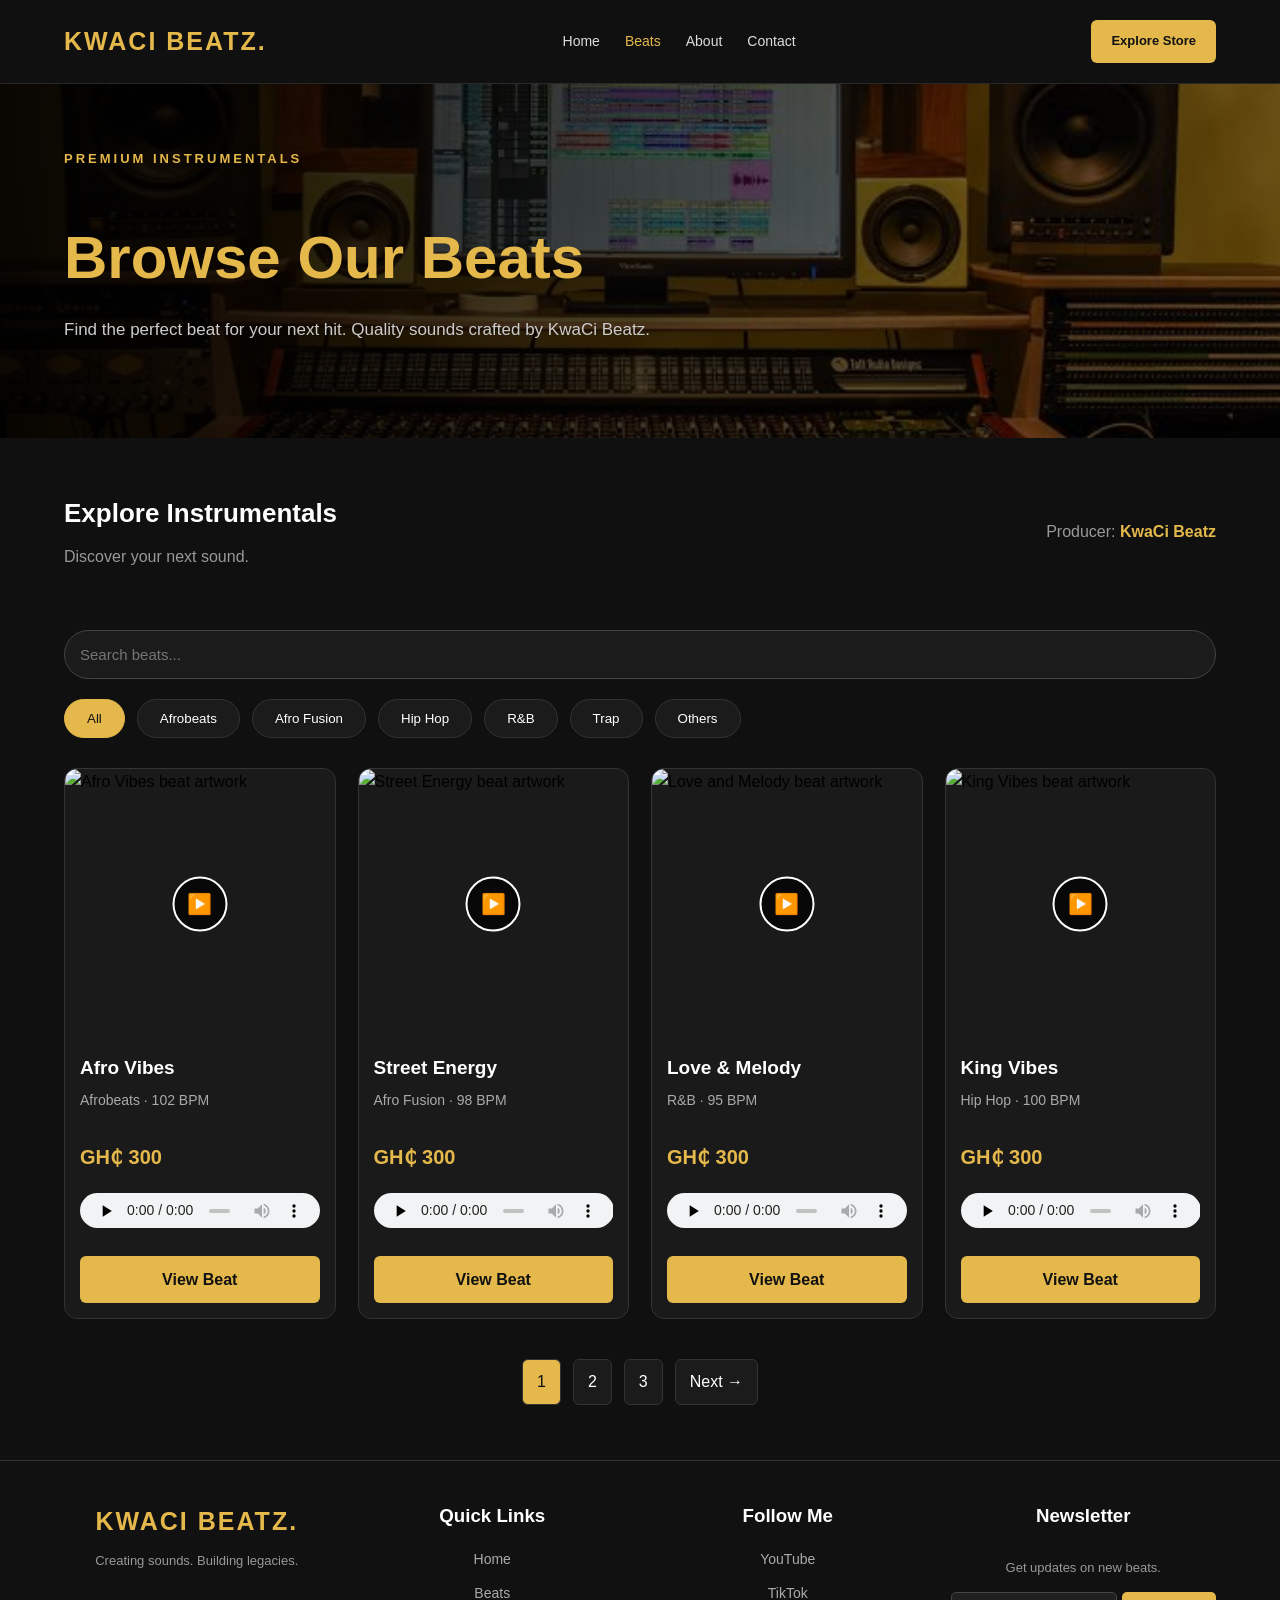
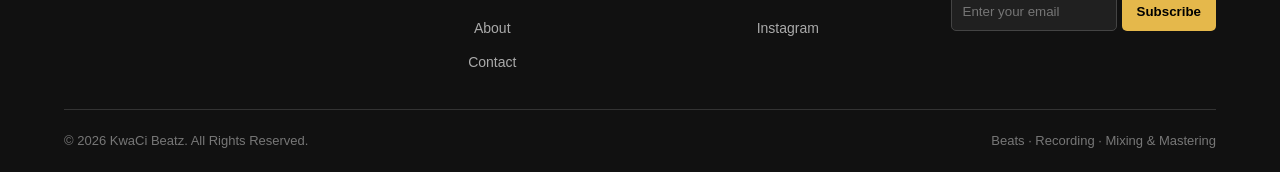
==== beats.html @ 85bd547d "Addition of Beats list homepage" ====
<!DOCTYPE html>
<html lang="en">

<head>
    <meta charset="UTF-8">
    <meta name="viewport" content="width=device-width, initial-scale=1.0">

    <title>Beats | KwaCi Beatz</title>

    <link rel="stylesheet" href="styles.css">
</head>

<body>

    <!-- NAVIGATION -->
    <header class="site-header">

        <h1 class="logo">KWACI BEATZ.</h1>

        <nav>
            <a href="index.html">Home</a>
            <a href="beats.html" class="active">Beats</a>
            <a href="about.html">About</a>
            <a href="contact.html">Contact</a>
        </nav>

        <a href="#beat-catalogue" class="store-btn">
            Explore Store
        </a>

    </header>


    <main>

        <!-- HERO SECTION -->
        <section class="beats-hero">

            <p class="eyebrow">PREMIUM INSTRUMENTALS</p>

            <h2>
                Browse Our <span>Beats</span>
            </h2>

            <p>
                Find the perfect beat for your next hit.
                Quality sounds crafted by KwaCi Beatz.
            </p>

        </section>


        <!-- BEAT CATALOGUE -->
        <section class="catalogue" id="beat-catalogue">

            <div class="catalogue-heading">

                <div>
                    <h2>Explore Instrumentals</h2>
                    <p>Discover your next sound.</p>
                </div>

                <p>Producer: <strong>KwaCi Beatz</strong></p>

            </div>


            <!-- SEARCH AND FILTER -->
            <div class="beat-filters">

                <input
                    type="search"
                    placeholder="Search beats..."
                    aria-label="Search beats"
                >

                <div class="genre-filters">

                    <button class="selected">All</button>

                    <button>Afrobeats</button>

                    <button>Afro Fusion</button>

                    <button>Hip Hop</button>

                    <button>R&B</button>

                    <button>Trap</button>

                    <button>Others</button>

                </div>

            </div>


            <!-- BEAT CARDS -->
            <div class="beat-grid">


                <!-- BEAT 1 -->
                <article class="beat-card">

                    <div class="beat-cover">

                        <img
                            src="images/beat1.jpg"
                            alt="Afro Vibes beat artwork"
                        >

                        <span class="play-icon">▶️</span>

                    </div>

                    <div class="beat-info">

                        <h3>Afro Vibes</h3>

                        <p>Afrobeats · 102 BPM</p>

                        <p class="beat-price">GH₵ 300</p>

                        <audio controls preload="none">
                            <source
                                src="audio/beat1.mp3"
                                type="audio/mpeg"
                            >
                        </audio>

                        <a href="beat-details.html">
                            View Beat
                        </a>

                    </div>

                </article>


                <!-- BEAT 2 -->
                <article class="beat-card">

                    <div class="beat-cover">

                        <img
                            src="images/beat2.jpg"
                            alt="Street Energy beat artwork"
                        >

                        <span class="play-icon">▶️</span>

                    </div>

                    <div class="beat-info">

                        <h3>Street Energy</h3>

                        <p>Afro Fusion · 98 BPM</p>

                        <p class="beat-price">GH₵ 300</p>

                        <audio controls preload="none">
                            <source
                                src="audio/beat2.mp3"
                                type="audio/mpeg"
                            >
                        </audio>

                        <a href="beat-details.html">
                            View Beat
                        </a>

                    </div>

                </article>


                <!-- BEAT 3 -->
                <article class="beat-card">

                    <div class="beat-cover">

                        <img
                            src="images/beat3.jpg"
                            alt="Love and Melody beat artwork"
                        >

                        <span class="play-icon">▶️</span>

                    </div>

                    <div class="beat-info">

                        <h3>Love & Melody</h3>

                        <p>R&B · 95 BPM</p>

                        <p class="beat-price">GH₵ 300</p>

                        <audio controls preload="none">
                            <source
                                src="audio/beat3.mp3"
                                type="audio/mpeg"
                            >
                        </audio>

                        <a href="beat-details.html">
                            View Beat
                        </a>

                    </div>

                </article>


                <!-- BEAT 4 -->
                <article class="beat-card">

                    <div class="beat-cover">

                        <img
                            src="images/beat4.jpg"
                            alt="King Vibes beat artwork"
                        >

                        <span class="play-icon">▶️</span>

                    </div>

                    <div class="beat-info">

                        <h3>King Vibes</h3>

                        <p>Hip Hop · 100 BPM</p>

                        <p class="beat-price">GH₵ 300</p>

                        <audio controls preload="none">
                            <source
                                src="audio/beat4.mp3"
                                type="audio/mpeg"
                            >
                        </audio>

                        <a href="beat-details.html">
                            View Beat
                        </a>

                    </div>

                </article>

            </div>


            <!-- PAGINATION -->
            <div class="pagination">

                <a href="#" class="current">1</a>

                <a href="#">2</a>

                <a href="#">3</a>

                <a href="#">Next →</a>

            </div>

        </section>

    </main>


    <!-- FOOTER -->
    <footer class="site-footer">

        <div class="footer-content">

            <div class="footer-brand">

                <h2>KWACI BEATZ.</h2>

                <p>Creating sounds. Building legacies.</p>

            </div>


            <div class="footer-links">

                <h3>Quick Links</h3>

                <a href="index.html">Home</a>

                <a href="beats.html">Beats</a>

                <a href="about.html">About</a>

                <a href="contact.html">Contact</a>

            </div>


            <div class="footer-social">

                <h3>Follow Me</h3>

                <a href="#">YouTube</a>

                <a href="#">TikTok</a>

                <a href="#">Instagram</a>

            </div>


            <div class="newsletter">

                <h3>Newsletter</h3>

                <p>Get updates on new beats.</p>

                <form>

                    <input
                        type="email"
                        placeholder="Enter your email"
                        required
                    >

                    <button type="submit">
                        Subscribe
                    </button>

                </form>

            </div>

        </div>


        <div class="footer-bottom">

            <p>
                ©️ 2026 KwaCi Beatz.
                All Rights Reserved.
            </p>

            <p>
                Beats · Recording · Mixing & Mastering
            </p>

        </div>

    </footer>

</body>

</html>
---- styles.css ----
*{

    margin: 0;
    padding: 0;
    box-sizing: border-box;
    color: #000;
    
}

html{
    scroll-behavior: smooth;
}

body{
    background-color: #000;
    color: #fff;
    font-family: Arial, Helvetica, sans-serif;
    line-height: 1.6;

}

a{
    text-decoration: none;
    color: inherit;

}

img{
    max-width: 100%;
    display: block;

}

header{
        background-color: #151515;
        padding: 20px 8%;
        display: flex;
        justify-content: space-between;
        position: sticky;
        top: 0;
        z-index: 1000;
        border-bottom: 1xp solid #292929;
}

header h1 {
        color: #e5b84b;
        font-size: 25px;
        letter-spacing: 2px;

}

header nav {
            display: flex;
            gap: 25px;
            
}
header nav a {
            color: #fff;
            font-size: 14px;
            transition: color 0.3s;
            

}

header nav a:hover {
            color: #e5b84b;
}

header > a {
            background-color: #e5b84b;
            color: #111111;
            padding: 10px 20px;
            border-radius: 5px;
            font-weight: bold;
            font-size: 13px;

}
header > a:hover{
    color: #ffffff;
}
#hero{
    min-height: 550px;
    padding: 100px 8%;
    display: flex;
    flex-direction: column;
    justify-content: center;
    align-items: flex-start;
    align-items: center;

    background:
        linear-gradient(
            90deg,
            rgba(16,16,16,0.98),
            rgba(16,16,16,0.65)
        ),
        url("images/studio.jpeg") center/cover no-repeat;
}

#hero >p:first-child{
    color: #e5b84b;
    font-size: 13px;
    letter-spacing: 3px;
    font-weight: bold;
    text-align: center;
}

#hero > h2{
    
    font-size: clamp(38px, 6vw, 65px);
    line-height: 1.15;
    max-width: 700px;
    margin: 20px 0;
    text-align: center;
}

#hero h2 br + * {
    color: #e5b84b;
}

#hero >p {
    color: #aaaaaa;
    max-width: 480px;
    font-size: 16px;
    margin-bottom: 20px;
    text-align: center;
}

#hero > nav a {
    background-color: #e5b84b;
    color: #111111;
    padding: 13px 25px;
    border-radius: 5px;
    margin: 10px 10px 10px 0;
    font-weight: bold;
    transition: 0.3s;
    
}

#hero > nav a:hover{
    background-color: #a49e9e;
}

#hero > img {
    width: 100%;
    height: auto; 
    border-radius: 5%;
    padding: 10px;
    margin: 15px 10px 10px 0;
    transition: 0.3s;
   
}

#hero > a:hover {
    background-color: #ffffff;
}

section{
    padding: 75px 8%;
}

section h2{
    font-size: 30px;
    margin-bottom: 10px;
    color: #e5b84b;
}

section p{
    color: #999999;
    margin-bottom: 30px;
}

#latest-beats {
    background-color: #101010;
}

#latest-beats h2 {
    color: #e5b84b;
}
.beats {
    display: inline-block;
    vertical-align: top;
    width: 31%;
    background-color: #1b1b1b;
    padding: 15px;
    margin: 1%;
    border-radius: 10px;
    transition: 0.3s;
}

.beat:hover{
    transform: translateY(-5px);
    background-color: #222222;
}
.beats img{
    width: 100%;
    aspect-ratio: 1/1;
    object-fit: cover;
    border-radius: 7px;

}

.beats h3{
    color: #e5b84b;
    font-size: 20px;
    margin-top: 15px;
}
.beats p{
    color: #aaaaaa;
    font-size: 15px;
    margin: 5px 0;
}
.beats p:nth-of-type(2){
    color: #e5b84b;
    font-weight: bold;
}
.beats audio {
    width: 100%;
    margin: 15px 0;
}

.beats a {
    display: inline-block;
    background-color: #e5b84b;
    color: #111111;
    padding: 10px 18px;
    margin-top: 10px;
    border-radius: 10px;
    font-weight: bold;
}

#latest-beats > a {
    display: inline-block;
    margin-top: 30px;
    color: #e5b84b;
    border: 1px solid #e5b84b;
    padding: 12px 22px;
    border-radius: 10px;

}

#about {
    background-color: #181818;
    text-align: center;
}

#about h2 {
    color: #e5b84b;
}

#about img {
    width: 180px;
    height: 180px;
    object-fit: cover;
    border-radius: 50%;
    margin: 30px auto 20px;
    border: 3px auto #e5b84b;

}
#about h3 {
    font-size: 24px;
    margin-bottom: 10px;
}

#about p {
    color: #aaaaaa;
    max-width: 550px;
    margin: 0 auto 20px;

}

#about a{
    display: inline-block;
    color: #e5b84b;
    border: 1px solid #e5b84b;
    padding: 10px 20px;
    border-radius: 100px;
}
#about a:hover{
    color: #fff;
}
#contact {
    background-color: #181818;
    text-align: center;
}

#contact h2 {
    color: #e5b84b;
}

#contact p {
    color: #aaaaaa;
    margin: 15px 0;
}
#contact a{
    display: inline-block;
    background-color: #e5b84b;
    color: #111111;
    padding: 13px 25px;
    border-radius: 10px;
    font-weight: bold;
    margin-top: 10px;
}
#contact a:hover{
    color: #fff;
}
footer{
    background-color: #111111;
    padding: 35px 8%;
    text-align: center;
    border-top: 1px solid #292929;
}

footer h2 {
    color: #e5b84b;
    letter-spacing: 2px;
    margin-bottom: 10px;

}
footer p{
    
    color: #777777;
    font-size: 13px;
    margin: 1px 0;
}

footer nav {
    margin: 20px 0;
}

footer nav a {
    color: #aaaaaa;
    margin: 0 10px;
    font-size: 13px;
}

footer nav a:hover {
    color: #e5b84b;
}


@media (max-width: 768px) {
    header{
        flex-direction: column;
        gap: 18px;
    }
    header nav {
        gap: 15px;
        flex-wrap: wrap;
        justify-content: center;
    }
    #hero {
        padding: 75px 7%;
        min-height: 450px;
    }
    section {
        padding: 55px 7%;
    }
    .beats {
        width: 100%;
        margin: 15px 0;
    }
    
}

@media (max-width: 768px) {
    header h1 {
        font-size: 21px;
    }
    header nav {
        display: flex;
       

    }
    
    header nav a {
        font-size: 12px;
      

    }
    #hero h2 {
        font-size: 26px;
    }
}



.site-header {
    background: #101010;
    padding: 20px 5%;
    display: flex;
    align-items: center;
    justify-content: space-between;
    border-bottom: 1px solid #292929;
}

.site-header .logo {
    color: #e5b84b;
    font-size: 25px;
    letter-spacing: 2px;
}

.site-header nav {
    display: flex;
    gap: 25px;
}

.site-header nav a {
    color: #ddd;
    text-decoration: none;
    font-size: 14px;
}

.site-header nav a:hover,
.site-header nav a.active {
    color: #e5b84b;
}

.store-btn {
    background: #e5b84b;
    color: #111;
    padding: 11px 20px;
    border-radius: 6px;
    text-decoration: none;
    font-weight: bold;
}



.beats-hero {
    min-height: 260px;
    padding: 65px 5%;
    display: flex;
    flex-direction: column;
    justify-content: center;
    background:
        linear-gradient(
            90deg,
            rgba(0,0,0,.95),
            rgba(0,0,0,.45)
        ),
        url("images/studio.jpeg") center/cover no-repeat;
}

.beats-hero .eyebrow {
    color: #e5b84b;
    letter-spacing: 3px;
    font-size: 13px;
    font-weight: bold;
}

.beats-hero h2 {
    font-size: clamp(38px, 5vw, 60px);
    margin: 10px 0;
}

.beats-hero h2 span {
    color: #e5b84b;
}

.beats-hero > p:last-child {
    color: #ccc;
    font-size: 17px;
}


/* CATALOGUE */

.catalogue {
    padding: 55px 5%;
    background: #101010;
}

.catalogue-heading {
    display: flex;
    justify-content: space-between;
    align-items: center;
    margin-bottom: 30px;
}

.catalogue-heading h2 {
    color: white;
    font-size: 26px;
}

.catalogue-heading p {
    color: #999;
}

.catalogue-heading strong {
    color: #e5b84b;
}


/* SEARCH AND FILTER */

.beat-filters {
    margin-bottom: 30px;
}

.beat-filters input {
    width: 100%;
    padding: 15px;
    background: #1b1b1b;
    border: 1px solid #444;
    border-radius: 30px;
    color: white;
    font-size: 15px;
    outline: none;
    margin-bottom: 20px;
}

.beat-filters input:focus {
    border-color: #e5b84b;
}

.genre-filters {
    display: flex;
    flex-wrap: wrap;
    gap: 12px;
}

.genre-filters button {
    background: #1b1b1b;
    color: white;
    border: 1px solid #333;
    padding: 11px 22px;
    border-radius: 30px;
    cursor: pointer;
    transition: .3s;
}

.genre-filters button:hover,
.genre-filters button.selected {
    background: #e5b84b;
    color: #111;
    border-color: #e5b84b;
}


/* BEAT GRID */

.beat-grid {
    display: grid;
    grid-template-columns: repeat(4, 1fr);
    gap: 22px;
}

.beat-card {
    background: #1a1a1a;
    border: 1px solid #333;
    border-radius: 13px;
    overflow: hidden;
    transition: .3s;
}

.beat-card:hover {
    transform: translateY(-5px);
    border-color: #e5b84b;
}

.beat-cover {
    position: relative;
    overflow: hidden;
}

.beat-cover img {
    width: 100%;
    aspect-ratio: 1 / 1;
    object-fit: cover;
    display: block;
    transition: .4s;
}

.beat-card:hover .beat-cover img {
    transform: scale(1.04);
}

.play-icon {
    position: absolute;
    top: 50%;
    left: 50%;
    transform: translate(-50%, -50%);
    background: rgba(0,0,0,.7);
    color: white;
    border: 2px solid white;
    border-radius: 50%;
    width: 55px;
    height: 55px;
    display: flex;
    justify-content: center;
    align-items: center;
    font-size: 20px;
}


/* BEAT DETAILS */

.beat-info {
    padding: 15px;
}

.beat-info h3 {
    font-size: 19px;
    color: white;
    margin-bottom: 5px;
}

.beat-info > p {
    color: #aaa;
    font-size: 14px;
}

.beat-info .beat-price {
    color: #e5b84b;
    font-size: 20px;
    font-weight: bold;
    margin: 12px 0;
}

.beat-info audio {
    width: 100%;
    height: 35px;
    margin: 8px 0;
}

.beat-info > a {
    display: block;
    text-align: center;
    background: #e5b84b;
    color: #111;
    padding: 11px;
    border-radius: 6px;
    font-weight: bold;
    text-decoration: none;
    margin-top: 12px;
    transition: .3s;
}

.beat-info > a:hover {
    background: white;
}



.pagination {
    display: flex;
    justify-content: center;
    gap: 12px;
    margin-top: 40px;
}

.pagination a {
    color: white;
    background: #1b1b1b;
    border: 1px solid #333;
    padding: 9px 14px;
    border-radius: 6px;
    text-decoration: none;
}

.pagination a:hover,
.pagination a.current {
    background: #e5b84b;
    color: #111;
}


/* FOOTER */

.site-footer {
    background: #111;
    border-top: 1px solid #333;
    padding: 40px 5% 20px;
}

.footer-content {
    display: grid;
    grid-template-columns: repeat(4, 1fr);
    gap: 30px;
    padding-bottom: 35px;
}

.footer-brand h2 {
    color: #e5b84b;
    font-size: 25px;
}

.footer-brand p,
.newsletter p {
    color: #999;
    font-size: 13px;
    margin-top: 10px;
}

.footer-links,
.footer-social,
.newsletter {
    display: flex;
    flex-direction: column;
    gap: 12px;
}

.footer-content h3 {
    color: white;
    margin-bottom: 5px;
}

.footer-content a {
    color: #aaa;
    text-decoration: none;
    font-size: 14px;
}

.footer-content a:hover {
    color: #e5b84b;
}

.newsletter form {
    display: flex;
    gap: 5px;
}

.newsletter input {
    width: 100%;
    min-width: 0;
    padding: 11px;
    background: #202020;
    border: 1px solid #444;
    color: white;
    border-radius: 5px;
}

.newsletter button {
    background: #e5b84b;
    border: none;
    padding: 10px 15px;
    border-radius: 5px;
    font-weight: bold;
    cursor: pointer;
}

.footer-bottom {
    border-top: 1px solid #333;
    padding-top: 20px;
    display: flex;
    justify-content: space-between;
    gap: 15px;
    color: #888;
    font-size: 13px;
}


/* RESPONSIVE DESIGN */

@media (max-width: 1000px) {

    .beat-grid {
        grid-template-columns: repeat(2, 1fr);
    }

    .footer-content {
        grid-template-columns: repeat(2, 1fr);
    }

}

@media (max-width: 650px) {

    .site-header {
        flex-direction: column;
        gap: 18px;
    }

    .site-header nav {
        gap: 18px;
        flex-wrap: wrap;
        justify-content: center;
    }

    .store-btn {
        display: none;
    }

    .beats-hero {
        min-height: 230px;
        padding: 45px 7%;
    }

    .catalogue {
        padding: 40px 5%;
    }

    .catalogue-heading {
        flex-direction: column;
        align-items: flex-start;
        gap: 10px;
    }

    .beat-grid {
        grid-template-columns: 1fr;
    }

    .genre-filters {
        gap: 8px;
    }

    .genre-filters button {
        padding: 9px 15px;
        font-size: 12px;
    }

    .footer-content {
        grid-template-columns: 1fr;
    }

    .footer-bottom {
        flex-direction: column;
        text-align: center;
    }

}
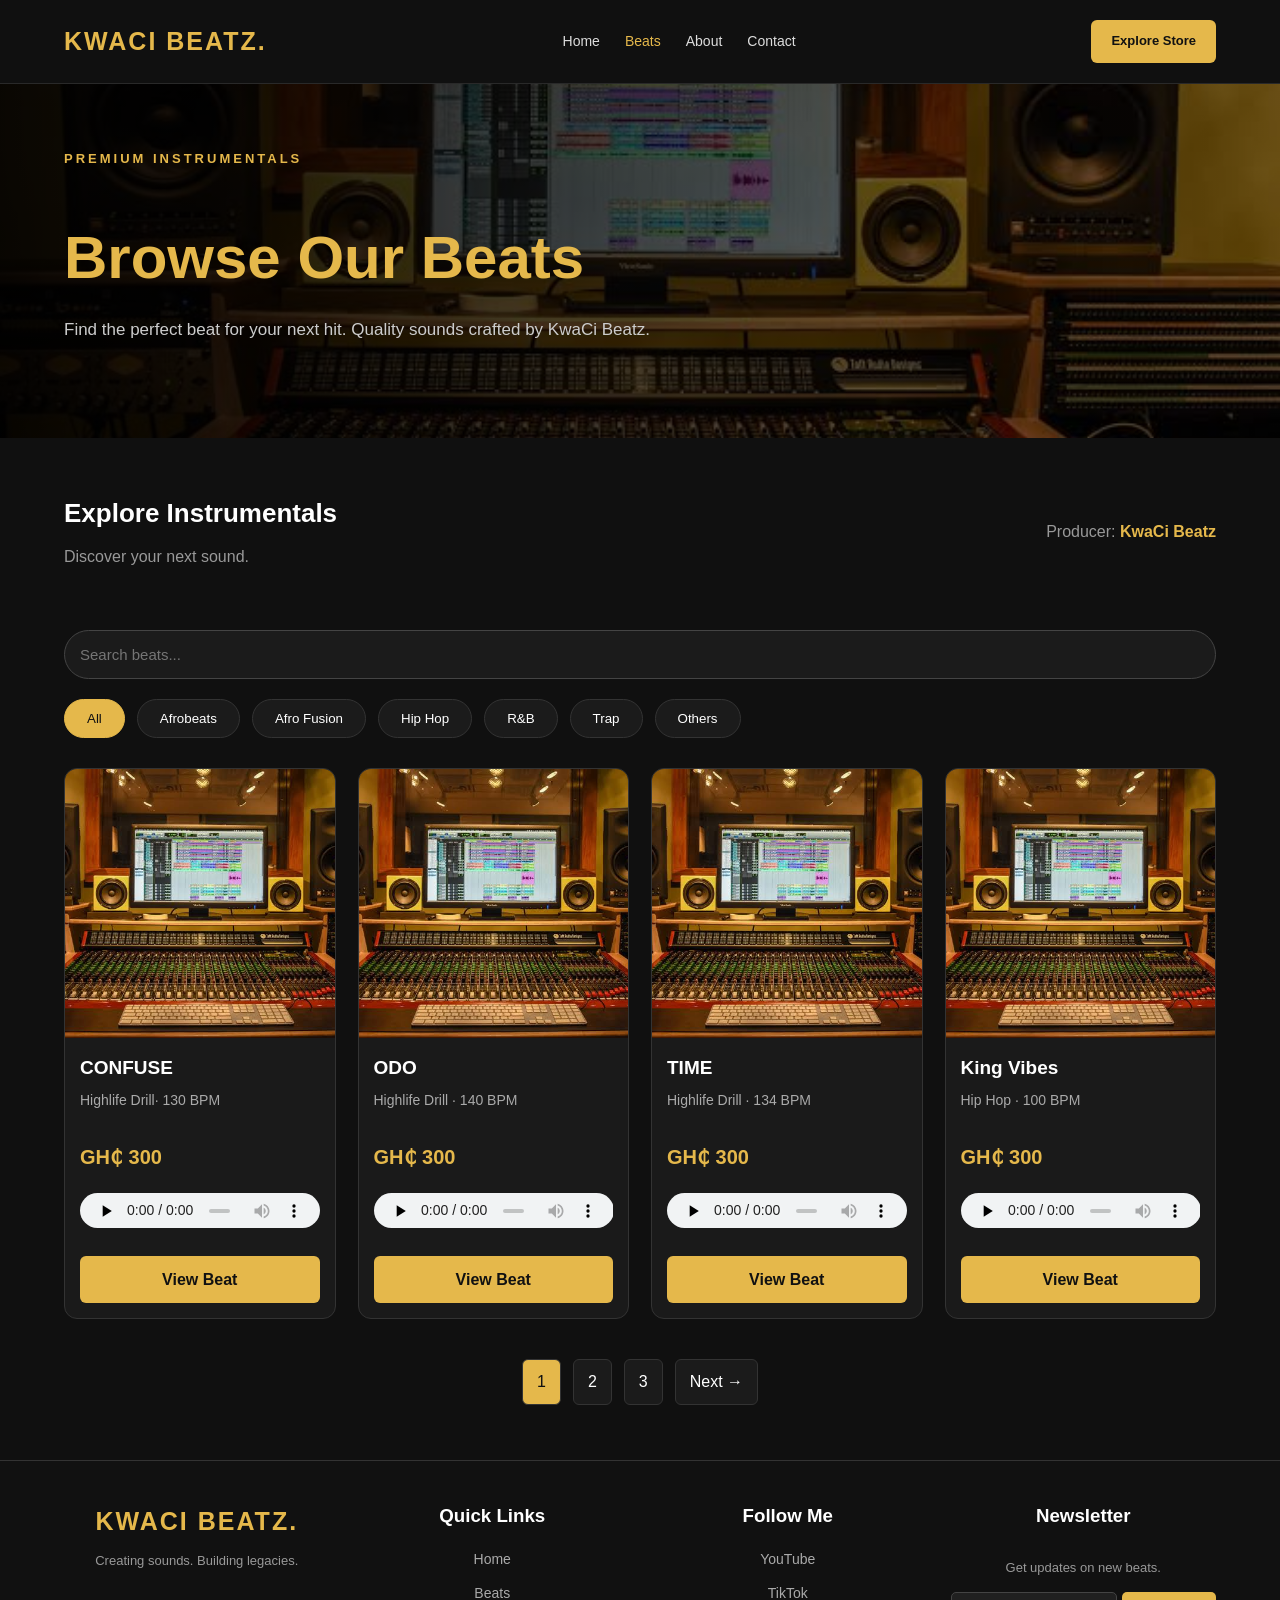
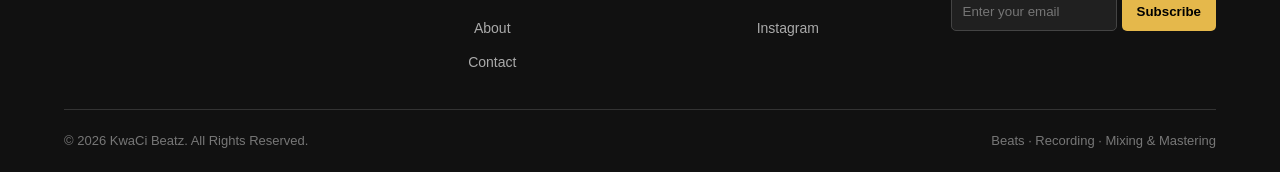
==== commit 97bbdbaa: "beat section" ====
--- a/beats.html
+++ b/beats.html
@@ -12,7 +12,6 @@
 
 <body>
 
-    <!-- NAVIGATION -->
     <header class="site-header">
 
         <h1 class="logo">KWACI BEATZ.</h1>
@@ -33,7 +32,7 @@
 
     <main>
 
-        <!-- HERO SECTION -->
+    
         <section class="beats-hero">
 
             <p class="eyebrow">PREMIUM INSTRUMENTALS</p>
@@ -50,7 +49,7 @@
         </section>
 
 
-        <!-- BEAT CATALOGUE -->
+
         <section class="catalogue" id="beat-catalogue">
 
             <div class="catalogue-heading">
@@ -105,25 +104,25 @@
                     <div class="beat-cover">
 
                         <img
-                            src="images/beat1.jpg"
+                            src="images/studio.jpeg"
                             alt="Afro Vibes beat artwork"
                         >
 
-                        <span class="play-icon">▶️</span>
+                        
 
                     </div>
 
                     <div class="beat-info">
 
-                        <h3>Afro Vibes</h3>
-
-                        <p>Afrobeats · 102 BPM</p>
+                        <h3>CONFUSE</h3>
+
+                        <p>Highlife Drill· 130 BPM</p>
 
                         <p class="beat-price">GH₵ 300</p>
 
                         <audio controls preload="none">
                             <source
-                                src="audio/beat1.mp3"
+                                src="audio/Highlife drill 132 BPM.mp3"
                                 type="audio/mpeg"
                             >
                         </audio>
@@ -143,19 +142,19 @@
                     <div class="beat-cover">
 
                         <img
-                            src="images/beat2.jpg"
-                            alt="Street Energy beat artwork"
+                            src="images/studio.jpeg"
+                            alt="Confuse beat artwork"
                         >
 
-                        <span class="play-icon">▶️</span>
+                 
 
                     </div>
 
                     <div class="beat-info">
 
-                        <h3>Street Energy</h3>
-
-                        <p>Afro Fusion · 98 BPM</p>
+                        <h3>ODO</h3>
+
+                        <p>Highlife Drill · 140 BPM</p>
 
                         <p class="beat-price">GH₵ 300</p>
 
@@ -181,25 +180,25 @@
                     <div class="beat-cover">
 
                         <img
-                            src="images/beat3.jpg"
-                            alt="Love and Melody beat artwork"
+                            src="images/studio.jpeg"
+                            alt="Odo beat artwork"
                         >
 
-                        <span class="play-icon">▶️</span>
+                   
 
                     </div>
 
                     <div class="beat-info">
 
-                        <h3>Love & Melody</h3>
-
-                        <p>R&B · 95 BPM</p>
+                        <h3>TIME</h3>
+
+                        <p>Highlife Drill · 134 BPM</p>
 
                         <p class="beat-price">GH₵ 300</p>
 
                         <audio controls preload="none">
                             <source
-                                src="audio/beat3.mp3"
+                                src="audio/TIME.mp3"
                                 type="audio/mpeg"
                             >
                         </audio>
@@ -219,11 +218,11 @@
                     <div class="beat-cover">
 
                         <img
-                            src="images/beat4.jpg"
+                            src="images/studio.jpeg"
                             alt="King Vibes beat artwork"
                         >
 
-                        <span class="play-icon">▶️</span>
+                     
 
                     </div>
 
--- a/styles.css
+++ b/styles.css
@@ -463,7 +463,6 @@
 }
 
 
-/* CATALOGUE */
 
 .catalogue {
     padding: 55px 5%;
@@ -491,7 +490,6 @@
 }
 
 
-/* SEARCH AND FILTER */
 
 .beat-filters {
     margin-bottom: 30px;
@@ -593,7 +591,6 @@
 }
 
 
-/* BEAT DETAILS */
 
 .beat-info {
     padding: 15px;
@@ -665,7 +662,6 @@
 }
 
 
-/* FOOTER */
 
 .site-footer {
     background: #111;
@@ -750,7 +746,6 @@
 }
 
 
-/* RESPONSIVE DESIGN */
 
 @media (max-width: 1000px) {
 
